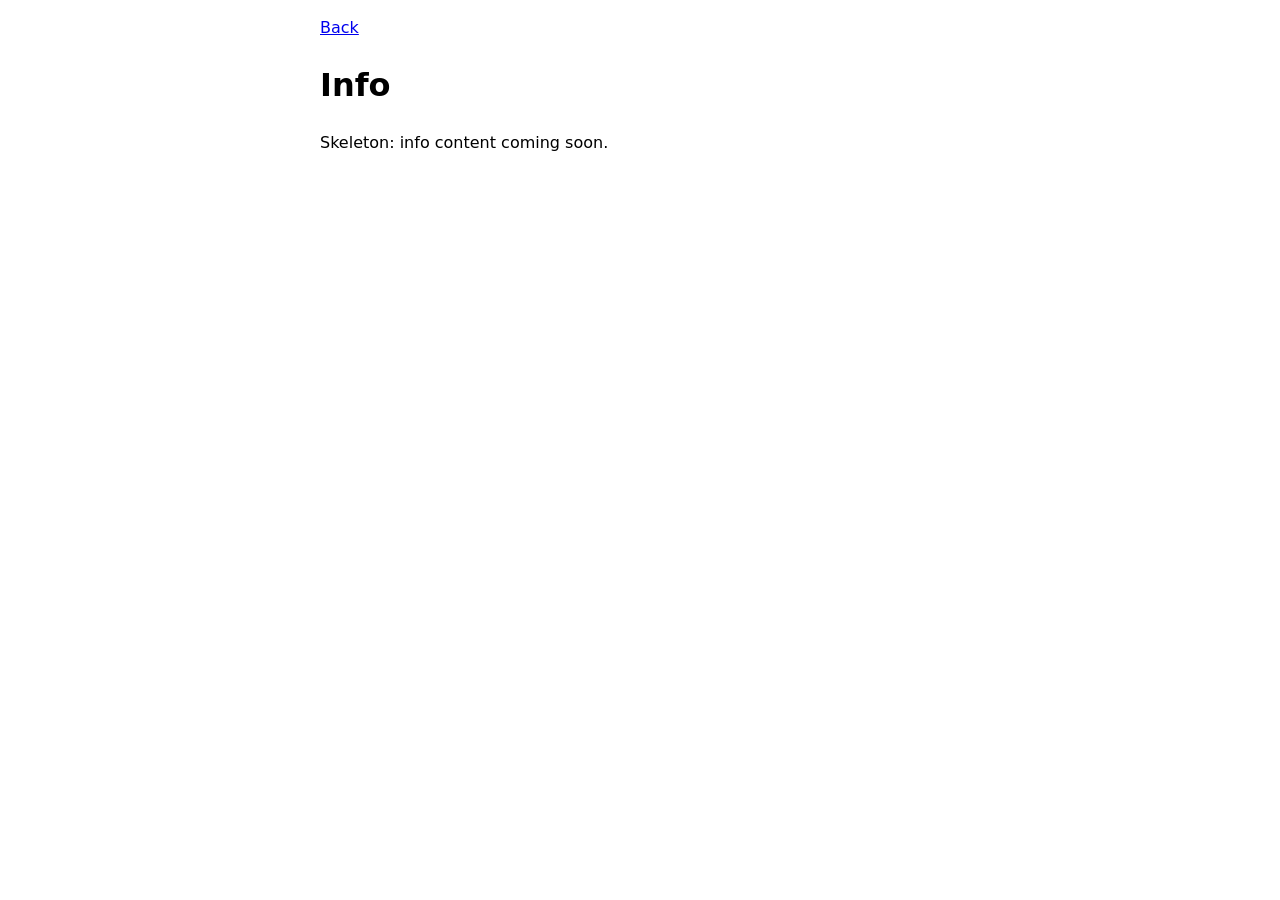
==== info.html @ 80ae8a7b "Scaffold static site and verify Open-Meteo fields Co-Authored-By: Claude Sonnet 5.5 <noreply@anthrop" ====
<!DOCTYPE html>
<html lang="en">
<head>
  <meta charset="utf-8">
  <meta name="viewport" content="width=device-width, initial-scale=1">
  <title>WeatherFit Info</title>
  <link rel="stylesheet" href="styles.css">
</head>
<body>
  <main>
    <a href="index.html">Back</a>
    <h1>Info</h1>
    <p>Skeleton: info content coming soon.</p>
  </main>
</body>
</html>
---- styles.css ----
/* Shared styles for index.html and info.html */
body {
  margin: 0;
  font-family: system-ui, sans-serif;
  line-height: 1.5;
}

main {
  max-width: 40rem;
  margin: 0 auto;
  padding: 1rem;
}
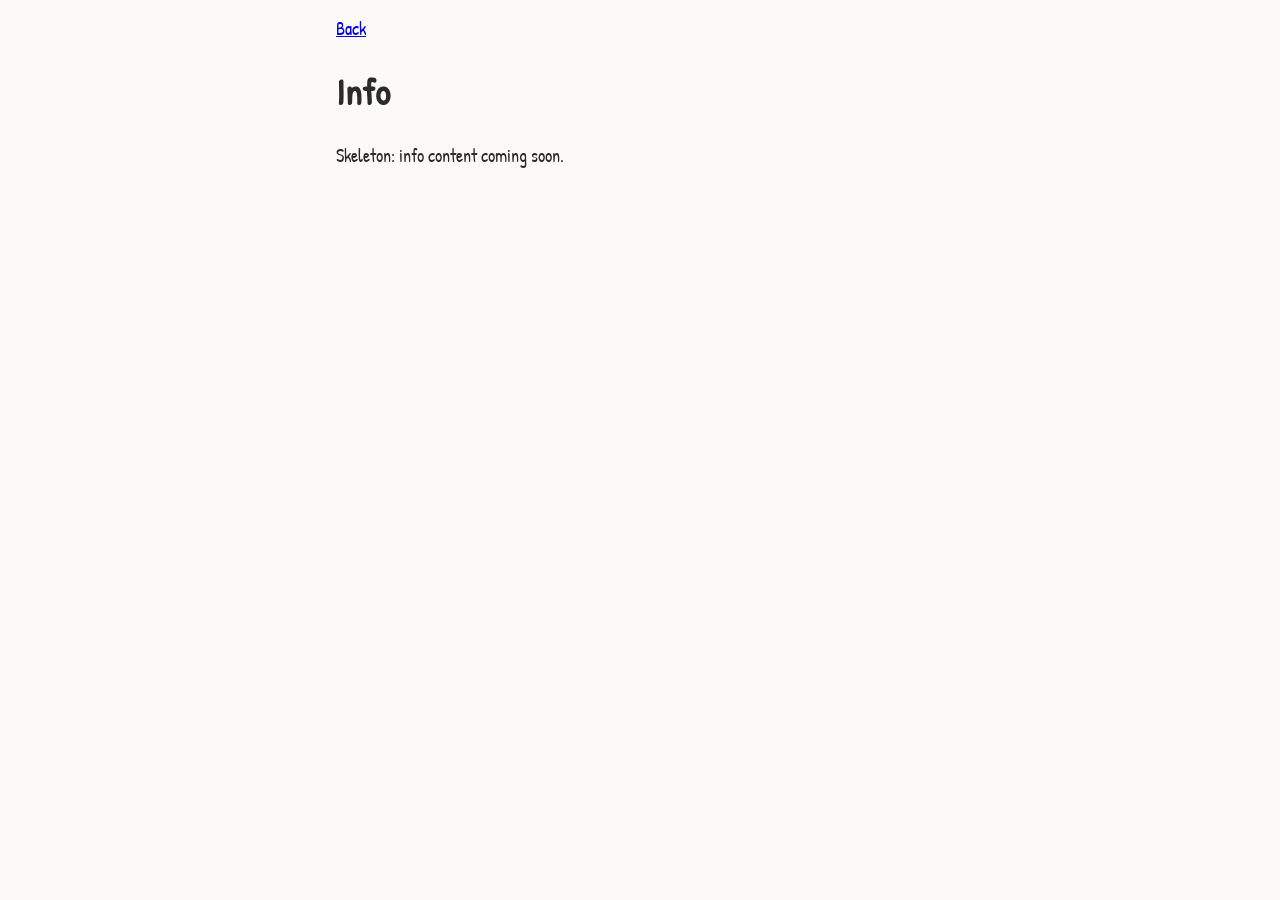
==== commit 80c66fbf: "Add hand-drawn styling: Patrick Hand font, wobbled borders, sketched placeholder character Co-Author" ====
--- a/info.html
+++ b/info.html
@@ -7,6 +7,13 @@
   <link rel="stylesheet" href="styles.css">
 </head>
 <body>
+  <!-- Pencil-wobble filter used by .sketch borders and the character drawing -->
+  <svg width="0" height="0" style="position:absolute" aria-hidden="true" focusable="false">
+    <filter id="rough" x="-5%" y="-5%" width="110%" height="110%">
+      <feTurbulence type="fractalNoise" baseFrequency="0.035" numOctaves="2" seed="4" result="noise"/>
+      <feDisplacementMap in="SourceGraphic" in2="noise" scale="4"/>
+    </filter>
+  </svg>
   <main>
     <a href="index.html">Back</a>
     <h1>Info</h1>
--- a/styles.css
+++ b/styles.css
@@ -1,12 +1,172 @@
 /* Shared styles for index.html and info.html */
+:root {
+  --ink: #2b2b2b;
+  --paper: #fbfaf6;
+  --line: #2b2b2b;
+  --accent-bg: #fff3c4;
+  --gap: 0.75rem;
+}
+
+* { box-sizing: border-box; }
+
 body {
   margin: 0;
   font-family: system-ui, sans-serif;
-  line-height: 1.5;
+  line-height: 1.4;
+  color: var(--ink);
+  background: var(--paper);
 }
 
-main {
-  max-width: 40rem;
+/* Interactive elements: at least 44x44px, visible focus ring */
+.control {
+  min-width: 44px;
+  min-height: 44px;
+  padding: 0.5rem 0.9rem;
+  display: inline-flex;
+  align-items: center;
+  justify-content: center;
+  font: inherit;
+  color: var(--ink);
+  background: var(--paper);
+  border: 2px solid var(--line);
+  border-radius: 0.6rem;
+  text-decoration: none;
+  cursor: pointer;
+}
+
+:focus-visible {
+  outline: 3px solid #0b57d0;
+  outline-offset: 2px;
+}
+
+/* Main screen, phone: single column filling the viewport */
+.screen {
+  min-height: 100dvh;
+  max-width: 32rem;
   margin: 0 auto;
-  padding: 1rem;
+  padding: var(--gap);
+  display: flex;
+  flex-direction: column;
+  gap: var(--gap);
 }
+
+.top-bar {
+  display: flex;
+  justify-content: space-between;
+  gap: var(--gap);
+}
+
+.conditions { text-align: center; }
+.conditions p { margin: 0; }
+.temp { font-size: 2.5rem; font-weight: 700; }
+.condition { font-size: 1.1rem; border-top: 2px solid var(--line); display: inline-block; padding-top: 0.15rem; }
+.context { font-size: 0.85rem; margin-top: 0.25rem !important; }
+
+/* Character panel takes the remaining height */
+.character {
+  flex: 1 1 auto;
+  min-height: 14rem;
+  display: flex;
+  align-items: center;
+  justify-content: center;
+  border: 2px solid var(--line);
+  border-radius: 0.8rem;
+}
+
+.character-art { height: 100%; max-height: 22rem; width: auto; color: var(--ink); }
+
+.recommendation {
+  margin: 0;
+  text-align: center;
+  font-size: 1.15rem;
+}
+
+.reminder {
+  display: flex;
+  align-items: center;
+  gap: 0.6rem;
+  padding: 0.7rem 0.9rem;
+  background: var(--accent-bg);
+  border: 2px solid var(--line);
+  border-radius: 0.6rem;
+}
+
+.reminder-icon { font-size: 1.4rem; }
+
+/* Info button sits at the bottom-left for one-handed thumb reach */
+.bottom-bar { display: flex; justify-content: flex-start; }
+
+/* Info screen (info.html) */
+main { max-width: 40rem; margin: 0 auto; padding: 1rem; }
+
+/* Forecast strip is laptop-only */
+.forecast-strip { display: none; }
+
+.day[aria-pressed="true"] { background: var(--accent-bg); }
+
+/* Main screen, laptop: left text column, character center, reminder right, 7-day strip along the bottom */
+@media (min-width: 900px) {
+  .screen {
+    max-width: 72rem;
+    display: grid;
+    grid-template-columns: 1fr 1.6fr 1fr;
+    grid-template-rows: auto auto 1fr auto;
+    grid-template-areas:
+      "top       top       info"
+      "cond      character reminder"
+      "rec       character reminder"
+      "strip     strip     strip";
+    gap: 1.25rem;
+  }
+
+  .top-bar { grid-area: top; justify-content: flex-start; }
+  .bottom-bar { display: contents; }
+  .info-link { grid-area: info; justify-self: end; align-self: start; }
+
+  /* Temp/condition and the recommendation stack in the left column */
+  .conditions { grid-area: cond; text-align: left; align-self: start; }
+  .recommendation { grid-area: rec; align-self: start; text-align: left; font-size: 1.35rem; }
+
+  .character { grid-area: character; min-height: 24rem; }
+  .reminder { grid-area: reminder; align-self: start; }
+
+  .forecast-strip {
+    grid-area: strip;
+    display: flex;
+    gap: var(--gap);
+    padding-top: 1rem;
+    border-top: 2px solid var(--line);
+  }
+  .day { flex: 1 1 0; text-align: center; }
+}
+
+/* Hand-drawn look: handwriting font + pencil-wobbled borders */
+@font-face {
+  font-family: "Patrick Hand";
+  src: url("assets/fonts/PatrickHand-Regular.ttf") format("truetype");
+  font-display: swap;
+}
+
+body { font-family: "Patrick Hand", "Comic Sans MS", cursive, sans-serif; font-size: 1.15rem; }
+
+/* Border moves to a pseudo-element so the wobble filter distorts the line, not the text */
+.control,
+.character,
+.reminder {
+  position: relative;
+  border: none;
+}
+
+.control::before,
+.character::before,
+.reminder::before {
+  content: "";
+  position: absolute;
+  inset: 0;
+  border: 2.5px solid var(--line);
+  border-radius: inherit;
+  filter: url(#rough);
+  pointer-events: none;
+}
+
+.condition { border-top-width: 2.5px; }
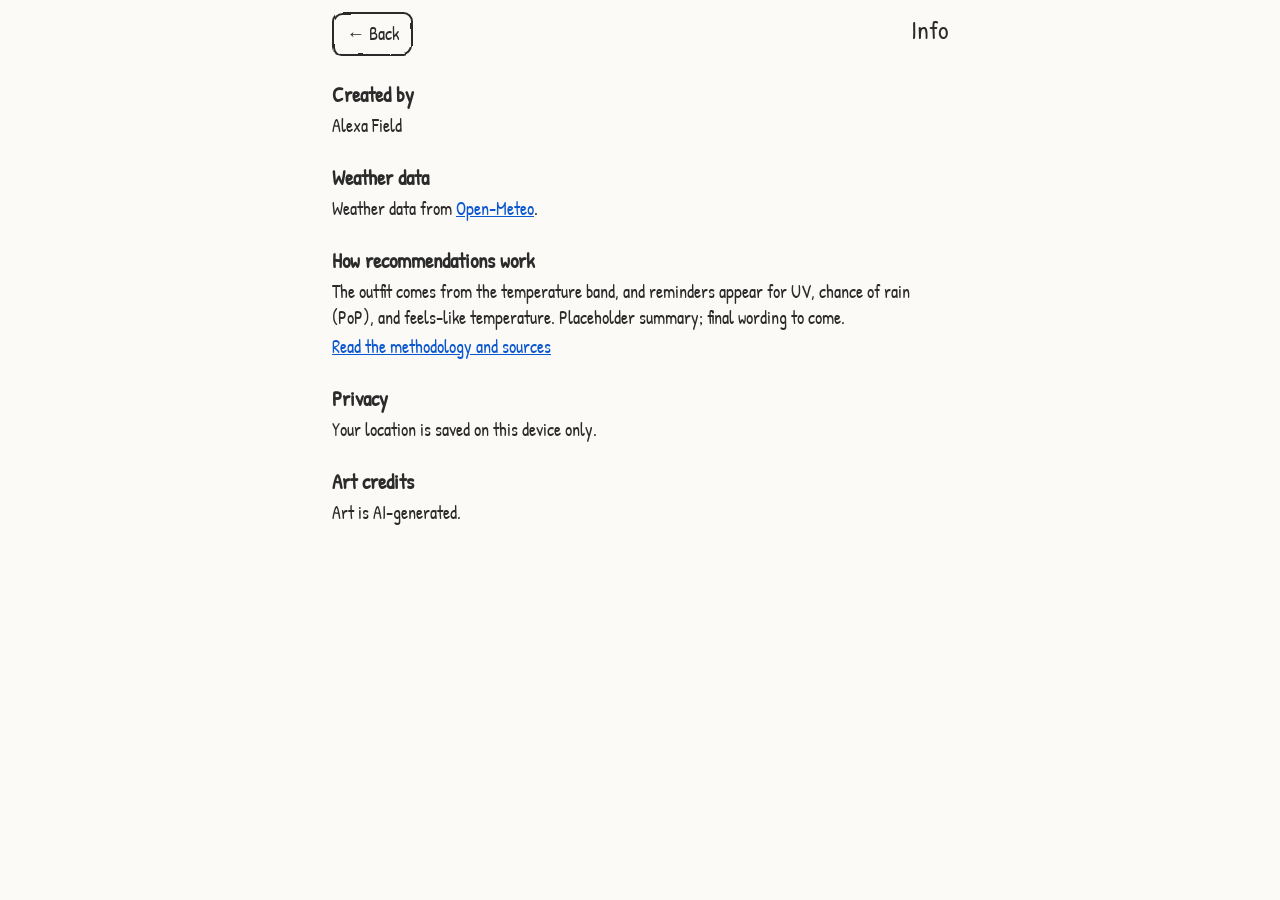
==== commit be6de85b: "Build static info screen layout Co-Authored-By: Claude Sonnet 5.5 <noreply@anthropic.com>" ====
--- a/info.html
+++ b/info.html
@@ -14,10 +14,38 @@
       <feDisplacementMap in="SourceGraphic" in2="noise" scale="4"/>
     </filter>
   </svg>
-  <main>
-    <a href="index.html">Back</a>
-    <h1>Info</h1>
-    <p>Skeleton: info content coming soon.</p>
+  <main class="info">
+    <!-- Top bar: back button (left) and screen label (right) -->
+    <header class="top-bar">
+      <a class="control" href="index.html">&larr; Back</a>
+      <h1 class="info-title">Info</h1>
+    </header>
+
+    <section>
+      <h2>Created by</h2>
+      <p>Alexa Field</p>
+    </section>
+
+    <section>
+      <h2>Weather data</h2>
+      <p>Weather data from <a href="https://open-meteo.com/">Open-Meteo</a>.</p>
+    </section>
+
+    <section>
+      <h2>How recommendations work</h2>
+      <p>The outfit comes from the temperature band, and reminders appear for UV, chance of rain (PoP), and feels-like temperature. Placeholder summary; final wording to come.</p>
+      <p><a href="https://github.com/alfield09/project-3-template/blob/main/research.md">Read the methodology and sources</a></p>
+    </section>
+
+    <section>
+      <h2>Privacy</h2>
+      <p>Your location is saved on this device only.</p>
+    </section>
+
+    <section>
+      <h2>Art credits</h2>
+      <p>Art is AI-generated.</p>
+    </section>
   </main>
 </body>
 </html>
--- a/styles.css
+++ b/styles.css
@@ -97,7 +97,17 @@
 .bottom-bar { display: flex; justify-content: flex-start; }
 
 /* Info screen (info.html) */
-main { max-width: 40rem; margin: 0 auto; padding: 1rem; }
+.info {
+  max-width: 40rem;
+  margin: 0 auto;
+  padding: var(--gap);
+}
+
+.info section { margin-top: 1.5rem; }
+.info h2 { margin: 0 0 0.25rem; font-size: 1.3rem; }
+.info p { margin: 0.25rem 0; }
+.info a:not(.control) { color: #0b57d0; text-decoration: underline; }
+.info-title { margin: 0; font-size: 1.6rem; font-weight: 400; }
 
 /* Forecast strip is laptop-only */
 .forecast-strip { display: none; }
@@ -119,7 +129,7 @@
     gap: 1.25rem;
   }
 
-  .top-bar { grid-area: top; justify-content: flex-start; }
+  .screen .top-bar { grid-area: top; justify-content: flex-start; }
   .bottom-bar { display: contents; }
   .info-link { grid-area: info; justify-self: end; align-self: start; }
 
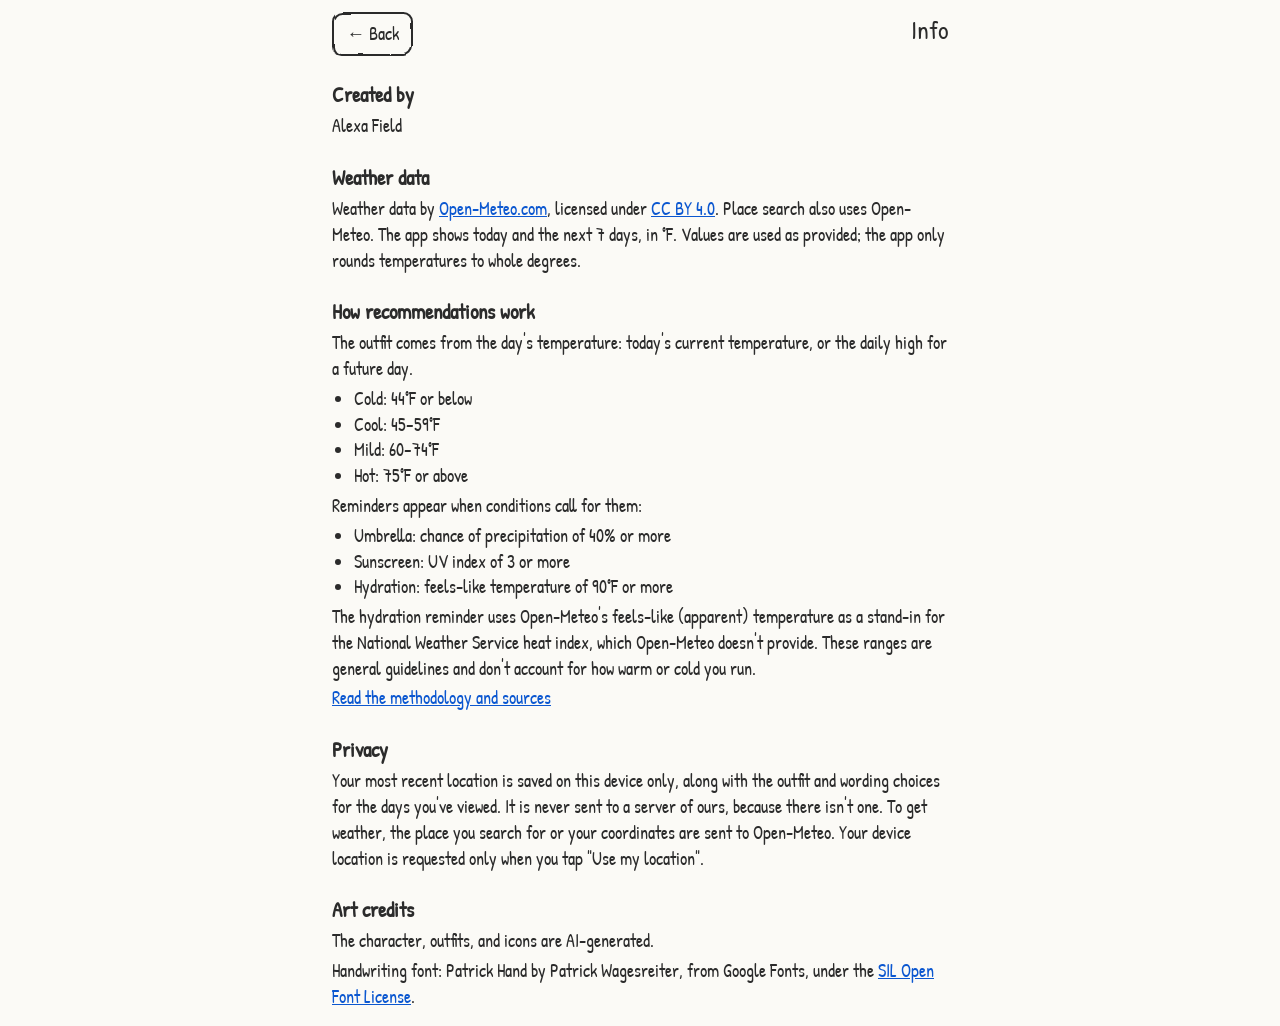
==== commit bedb7826: "Write info screen content with Open-Meteo CC BY credit, methodology, privacy, and font license Co-Au" ====
--- a/info.html
+++ b/info.html
@@ -28,23 +28,60 @@
 
     <section>
       <h2>Weather data</h2>
-      <p>Weather data from <a href="https://open-meteo.com/">Open-Meteo</a>.</p>
+      <p>
+        Weather data by <a href="https://open-meteo.com/">Open-Meteo.com</a>, licensed under
+        <a href="https://creativecommons.org/licenses/by/4.0/">CC BY 4.0</a>.
+        Place search also uses Open-Meteo. The app shows today and the next 7 days, in &deg;F.
+        Values are used as provided; the app only rounds temperatures to whole degrees.
+      </p>
     </section>
 
     <section>
       <h2>How recommendations work</h2>
-      <p>The outfit comes from the temperature band, and reminders appear for UV, chance of rain (PoP), and feels-like temperature. Placeholder summary; final wording to come.</p>
-      <p><a href="https://github.com/alfield09/project-3-template/blob/main/research.md">Read the methodology and sources</a></p>
+      <p>
+        The outfit comes from the day's temperature: today's current temperature, or the
+        daily high for a future day.
+      </p>
+      <ul>
+        <li>Cold: 44&deg;F or below</li>
+        <li>Cool: 45&ndash;59&deg;F</li>
+        <li>Mild: 60&ndash;74&deg;F</li>
+        <li>Hot: 75&deg;F or above</li>
+      </ul>
+      <p>Reminders appear when conditions call for them:</p>
+      <ul>
+        <li>Umbrella: chance of precipitation of 40% or more</li>
+        <li>Sunscreen: UV index of 3 or more</li>
+        <li>Hydration: feels-like temperature of 90&deg;F or more</li>
+      </ul>
+      <p>
+        The hydration reminder uses Open-Meteo's feels-like (apparent) temperature as a stand-in
+        for the National Weather Service heat index, which Open-Meteo doesn't provide.
+        These ranges are general guidelines and don't account for how warm or cold you run.
+      </p>
+      <p>
+        <a href="https://github.com/alfield09/project-3-template/blob/main/research.md#weather-and-technical-evidence">Read the methodology and sources</a>
+      </p>
     </section>
 
     <section>
       <h2>Privacy</h2>
-      <p>Your location is saved on this device only.</p>
+      <p>
+        Your most recent location is saved on this device only, along with the outfit and wording
+        choices for the days you've viewed. It is never sent to a server of ours, because there isn't one.
+        To get weather, the place you search for or your coordinates are sent to Open-Meteo.
+        Your device location is requested only when you tap "Use my location".
+      </p>
     </section>
 
     <section>
       <h2>Art credits</h2>
-      <p>Art is AI-generated.</p>
+      <!-- TODO (plan: swap in real art): name the AI tool used to generate the artwork here -->
+      <p>The character, outfits, and icons are AI-generated.</p>
+      <p>
+        Handwriting font: Patrick Hand by Patrick Wagesreiter, from Google Fonts, under the
+        <a href="https://openfontlicense.org/">SIL Open Font License</a>.
+      </p>
     </section>
   </main>
 </body>
--- a/styles.css
+++ b/styles.css
@@ -82,6 +82,7 @@
 }
 
 .reminder {
+  margin: 0;
   display: flex;
   align-items: center;
   gap: 0.6rem;
@@ -106,13 +107,15 @@
 .info section { margin-top: 1.5rem; }
 .info h2 { margin: 0 0 0.25rem; font-size: 1.3rem; }
 .info p { margin: 0.25rem 0; }
+.info ul { margin: 0.25rem 0; padding-left: 1.4rem; }
 .info a:not(.control) { color: #0b57d0; text-decoration: underline; }
 .info-title { margin: 0; font-size: 1.6rem; font-weight: 400; }
 
 /* Forecast strip is laptop-only */
 .forecast-strip { display: none; }
 
-.day[aria-pressed="true"] { background: var(--accent-bg); }
+.day[aria-pressed="true"],
+.result[aria-pressed="true"] { background: var(--accent-bg); }
 
 /* Main screen, laptop: left text column, character center, reminder right, 7-day strip along the bottom */
 @media (min-width: 900px) {
@@ -138,7 +141,7 @@
   .recommendation { grid-area: rec; align-self: start; text-align: left; font-size: 1.35rem; }
 
   .character { grid-area: character; min-height: 24rem; }
-  .reminder { grid-area: reminder; align-self: start; }
+  .reminders { grid-area: reminder; align-self: start; }
 
   .forecast-strip {
     grid-area: strip;
@@ -180,3 +183,65 @@
 }
 
 .condition { border-top-width: 2.5px; }
+
+/* Location picker dialog: bottom sheet on phone for one-handed reach */
+dialog {
+  width: min(32rem, 100%);
+  max-height: 85dvh;
+  margin: auto auto 0;
+  padding: var(--gap);
+  color: var(--ink);
+  background: var(--paper);
+  border: 2.5px solid var(--line);
+  border-radius: 0.8rem 0.8rem 0 0;
+  overflow-y: auto;
+}
+
+dialog::backdrop { background: rgba(0, 0, 0, 0.4); }
+dialog h2 { margin: 0 0 var(--gap); font-size: 1.3rem; }
+dialog label { display: block; margin-bottom: 0.25rem; }
+dialog ul { list-style: none; margin: 0; padding: 0; display: grid; gap: 0.5rem; }
+dialog p { margin: var(--gap) 0 0.5rem; }
+
+.search-row { display: flex; gap: 0.5rem; }
+
+.search-row input {
+  flex: 1;
+  min-height: 44px;
+  padding: 0.4rem 0.7rem;
+  font: inherit;
+  color: var(--ink);
+  background: #fff;
+  border: 2px solid var(--line);
+  border-radius: 0.6rem;
+}
+
+.result { width: 100%; justify-content: flex-start; text-align: left; }
+#location-close { margin-top: var(--gap); }
+#geolocate-button { width: 100%; margin-bottom: var(--gap); }
+
+@media (min-width: 900px) {
+  dialog { margin: auto; border-radius: 0.8rem; }
+}
+
+/* Loading / error / empty status under the conditions */
+.conditions .status { margin: 0.4rem 0 0; font-size: 1rem; }
+.conditions .status:empty { display: none; }
+.conditions[data-state="loading"] .temp,
+.conditions[data-state="loading"] .condition { opacity: 0.4; }
+.conditions[data-state="error"] .status { font-weight: 700; }
+#retry-button { margin-top: 0.4rem; }
+#retry-button[hidden] { display: none; }
+
+/* Reminders stack when more than one applies; the container is hidden when none do */
+.reminders { display: grid; gap: 0.5rem; }
+.reminders[hidden] { display: none; }
+
+/* Character panel: art on top, placeholder caption underneath */
+.character { flex-direction: column; gap: 0.25rem; padding: 0.5rem; }
+.character-art { flex: 1 1 0; min-height: 0; }
+.outfit-caption { margin: 0; font-size: 0.9rem; }
+
+/* Character panel is focusable (keyboard route to the hidden outfit); double-tap must not zoom */
+.character { touch-action: manipulation; }
+.character-art[hidden] { display: none; }
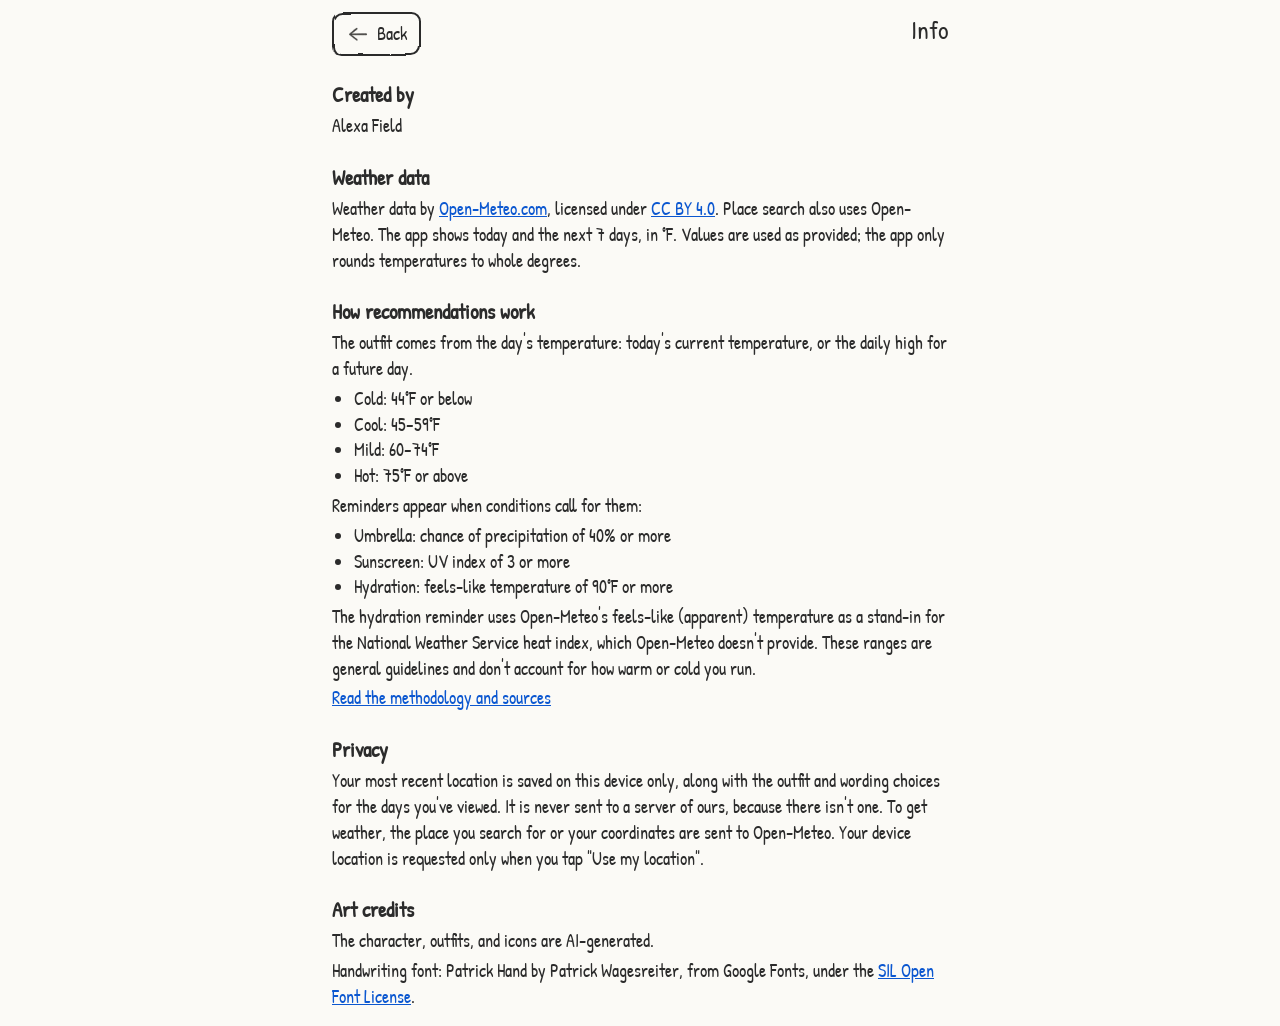
==== commit 8143bc84: "Add AI-generated art and wire it to the recommendation state Co-Authored-By: Claude Sonnet 5.5 <nore" ====
--- a/info.html
+++ b/info.html
@@ -17,7 +17,7 @@
   <main class="info">
     <!-- Top bar: back button (left) and screen label (right) -->
     <header class="top-bar">
-      <a class="control" href="index.html">&larr; Back</a>
+      <a class="control" href="index.html"><img class="icon" src="assets/ui-back.png" alt="" width="24" height="24"><span>Back</span></a>
       <h1 class="info-title">Info</h1>
     </header>
 
--- a/styles.css
+++ b/styles.css
@@ -60,7 +60,7 @@
 .conditions p { margin: 0; }
 .temp { font-size: 2.5rem; font-weight: 700; }
 .condition { font-size: 1.1rem; border-top: 2px solid var(--line); display: inline-block; padding-top: 0.15rem; }
-.context { font-size: 0.85rem; margin-top: 0.25rem !important; }
+.context { margin-top: 0.25rem !important; }
 
 /* Character panel takes the remaining height */
 .character {
@@ -73,7 +73,7 @@
   border-radius: 0.8rem;
 }
 
-.character-art { height: 100%; max-height: 22rem; width: auto; color: var(--ink); }
+.character-art { height: 100%; width: auto; }
 
 .recommendation {
   margin: 0;
@@ -92,7 +92,6 @@
   border-radius: 0.6rem;
 }
 
-.reminder-icon { font-size: 1.4rem; }
 
 /* Info button sits at the bottom-left for one-handed thumb reach */
 .bottom-bar { display: flex; justify-content: flex-start; }
@@ -237,11 +236,51 @@
 .reminders { display: grid; gap: 0.5rem; }
 .reminders[hidden] { display: none; }
 
-/* Character panel: art on top, placeholder caption underneath */
+/* Character panel: the art fills it */
 .character { flex-direction: column; gap: 0.25rem; padding: 0.5rem; }
 .character-art { flex: 1 1 0; min-height: 0; }
-.outfit-caption { margin: 0; font-size: 0.9rem; }
 
 /* Character panel is focusable (keyboard route to the hidden outfit); double-tap must not zoom */
 .character { touch-action: manipulation; }
-.character-art[hidden] { display: none; }
+
+/* Accessibility pass */
+.visually-hidden {
+  position: absolute;
+  width: 1px;
+  height: 1px;
+  overflow: hidden;
+  clip-path: inset(50%);
+  white-space: nowrap;
+}
+
+/* Selected day: a checkmark and heavier border, so the state isn't shown by color alone */
+.day[aria-pressed="true"]::after,
+.result[aria-pressed="true"]::after {
+  content: "✓";
+  position: absolute;
+  top: 2px;
+  right: 8px;
+  font-weight: 700;
+}
+
+.day[aria-pressed="true"]::before,
+.result[aria-pressed="true"]::before { border-width: 4px; }
+
+.context { font-size: 0.95rem; }
+
+/* Art images */
+.icon { width: 24px; height: 24px; margin-right: 0.4rem; flex: none; }
+
+.temp-row { display: flex; align-items: center; justify-content: center; gap: 0.5rem; }
+.temp-row .temp { margin: 0; }
+.weather-icon { width: 64px; height: 64px; }
+.weather-icon[hidden] { display: none; }
+
+.reminder-icon { width: 40px; height: 40px; flex: none; }
+
+/* The character art is a PNG now: fit it inside the panel */
+.character-art { object-fit: contain; width: auto; max-width: 100%; }
+
+@media (min-width: 900px) {
+  .temp-row { justify-content: flex-start; }
+}
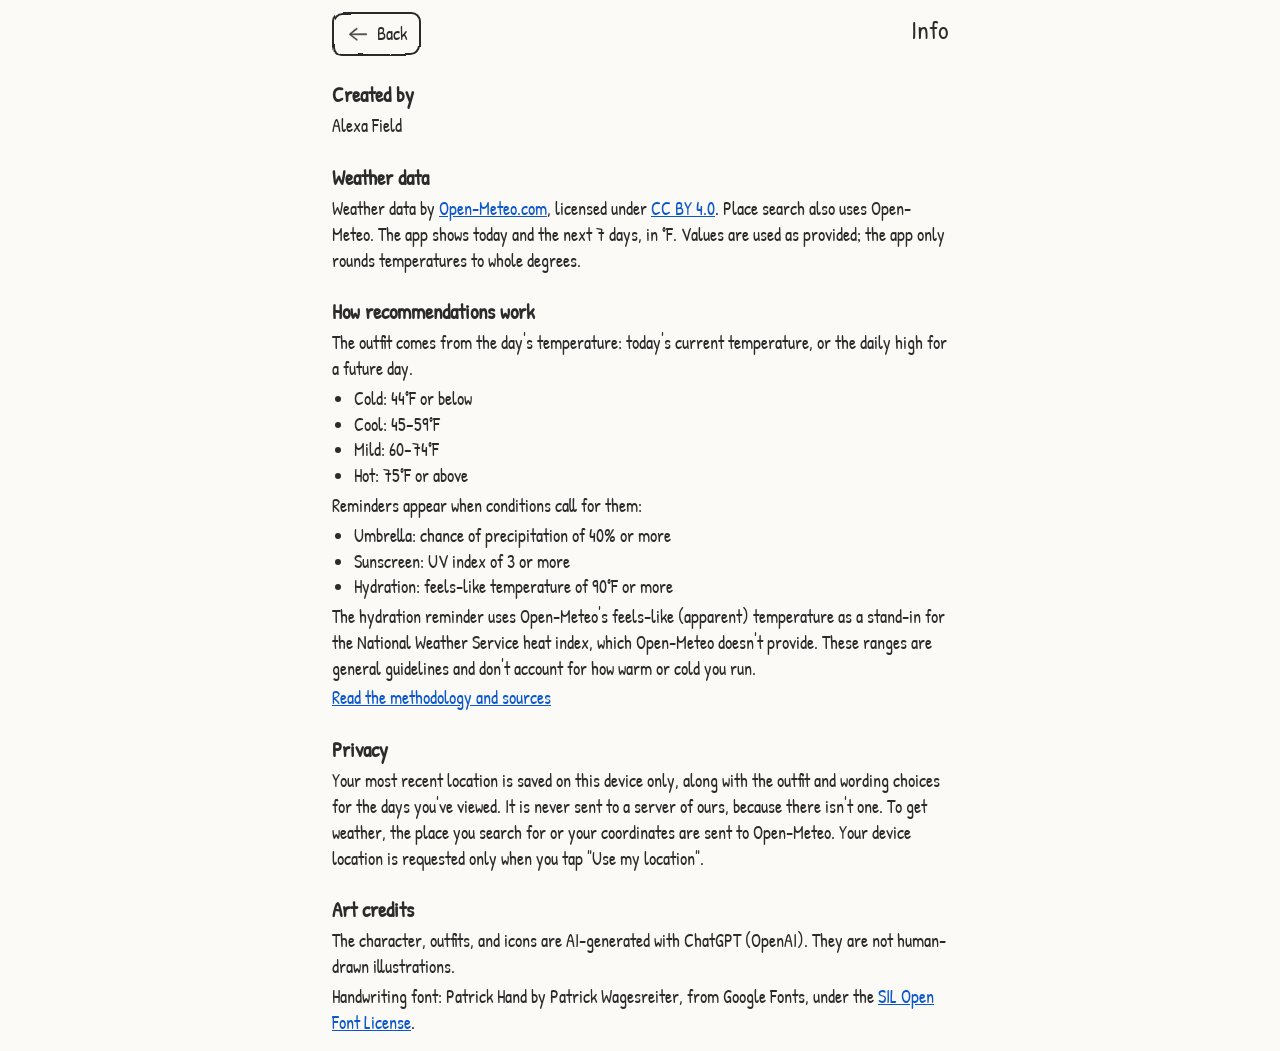
==== commit b7ab4486: "Credit ChatGPT for AI-generated art on info screen Co-Authored-By: Claude Sonnet 5.5 <noreply@anthro" ====
--- a/info.html
+++ b/info.html
@@ -76,8 +76,7 @@
 
     <section>
       <h2>Art credits</h2>
-      <!-- TODO (plan: swap in real art): name the AI tool used to generate the artwork here -->
-      <p>The character, outfits, and icons are AI-generated.</p>
+      <p>The character, outfits, and icons are AI-generated with ChatGPT (OpenAI). They are not human-drawn illustrations.</p>
       <p>
         Handwriting font: Patrick Hand by Patrick Wagesreiter, from Google Fonts, under the
         <a href="https://openfontlicense.org/">SIL Open Font License</a>.
